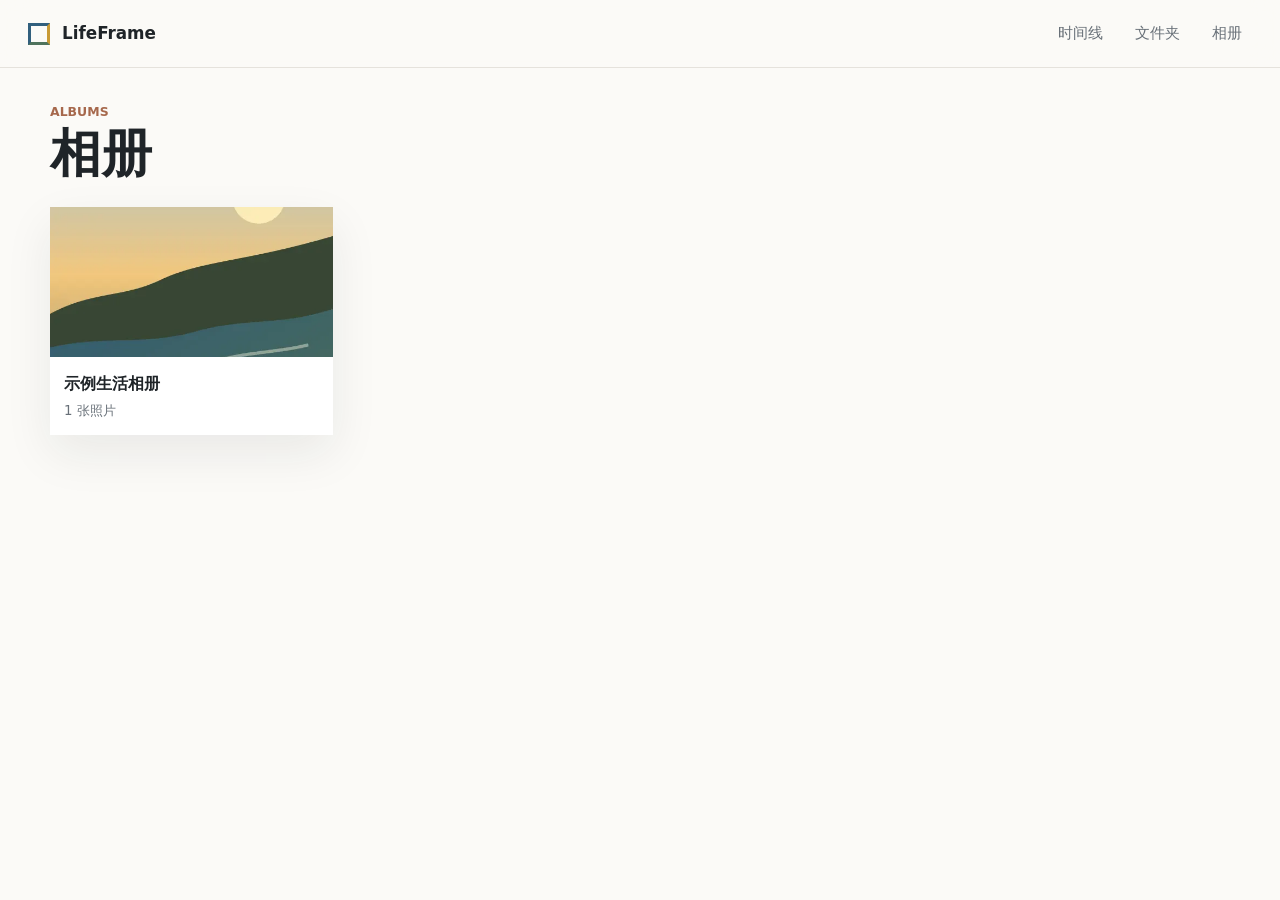
==== albums/index.html @ ef56c811 "deploy: Zy-Tolearn/my-life-frame@ffb9ec432729b1dc6c2870d56d24f0f19c118aeb" ====
<!DOCTYPE html><html lang="zh-CN"> <head><meta charset="UTF-8"><meta name="viewport" content="width=device-width, initial-scale=1.0"><meta name="description" content="LifeFrame personal gallery"><title>LifeFrame · 相册</title><link rel="stylesheet" href="/styles/global.css"></head> <body> <header class="app-header"> <a class="brand" href="/"> <span class="brand-mark" aria-hidden="true"></span> <span>LifeFrame</span> </a> <nav aria-label="主导航"> <a href="/">时间线</a> <a href="/folders/">文件夹</a> <a href="/albums/">相册</a> </nav> </header> <main>  <section class="toolbar"> <div> <p class="eyebrow">Albums</p> <h1>相册</h1> </div> </section> <div class="folder-grid"> <a class="folder-card" href="/albums/demo-album/"> <img src="/generated/thumbs/2026-05-demo-walk-lifeframe-demo-2d6254af.webp" alt="" loading="lazy"> <span> <strong>示例生活相册</strong> <small>1 张照片</small> </span> </a> </div> </main> </body></html>
---- styles/global.css ----
:root {
  color-scheme: light;
  --paper: #fbfaf7;
  --surface: #ffffff;
  --ink: #1f2428;
  --muted: #687078;
  --line: #e2ded7;
  --blue: #315f7d;
  --green: #4f735d;
  --clay: #a6684c;
  --gold: #c89a35;
  --shadow: 0 18px 45px rgba(31, 36, 40, 0.08);
}

* {
  box-sizing: border-box;
}

body {
  margin: 0;
  min-height: 100vh;
  background: var(--paper);
  color: var(--ink);
  font-family: Inter, "Noto Sans SC", "Microsoft YaHei", system-ui, sans-serif;
  line-height: 1.6;
}

a {
  color: inherit;
  text-decoration: none;
}

img {
  display: block;
  max-width: 100%;
}

.app-header {
  position: sticky;
  top: 0;
  z-index: 10;
  display: flex;
  align-items: center;
  justify-content: space-between;
  gap: 20px;
  min-height: 68px;
  padding: 0 28px;
  border-bottom: 1px solid rgba(226, 222, 215, 0.84);
  background: rgba(251, 250, 247, 0.9);
  backdrop-filter: blur(16px);
}

.brand,
.app-header nav {
  display: flex;
  align-items: center;
  gap: 12px;
}

.brand {
  font-weight: 760;
  font-size: 1.05rem;
}

.brand-mark {
  width: 22px;
  height: 22px;
  border: 3px solid var(--blue);
  border-right-color: var(--gold);
  border-bottom-color: var(--green);
}

.app-header nav a {
  padding: 8px 10px;
  color: var(--muted);
  font-size: 0.94rem;
}

.app-header nav a:hover,
.text-link:hover {
  color: var(--blue);
}

main {
  width: min(1180px, calc(100% - 36px));
  margin: 0 auto;
  padding: 34px 0 70px;
}

.toolbar {
  display: flex;
  align-items: end;
  justify-content: space-between;
  gap: 24px;
  margin-bottom: 28px;
}

.eyebrow {
  margin: 0 0 6px;
  color: var(--clay);
  font-size: 0.78rem;
  font-weight: 760;
  text-transform: uppercase;
}

h1,
h2,
h3,
p {
  margin-top: 0;
}

h1 {
  margin-bottom: 0;
  font-size: clamp(2rem, 4vw, 4.8rem);
  line-height: 1;
  letter-spacing: 0;
}

h2 {
  font-size: 1.8rem;
}

h3 {
  font-size: 1.15rem;
}

.stats {
  display: flex;
  gap: 10px;
  flex-wrap: wrap;
  justify-content: flex-end;
}

.stats span,
.tags span {
  border: 1px solid var(--line);
  background: var(--surface);
  padding: 7px 10px;
  color: var(--muted);
  font-size: 0.9rem;
}

.timeline {
  display: grid;
  gap: 40px;
}

.year-section > h2 {
  padding-bottom: 14px;
  border-bottom: 1px solid var(--line);
}

.month-section {
  margin-top: 22px;
}

.month-heading {
  display: flex;
  align-items: center;
  justify-content: space-between;
  gap: 16px;
  margin-bottom: 12px;
}

.month-heading h3 {
  margin: 0;
}

.month-heading span {
  color: var(--muted);
  font-size: 0.9rem;
}

.photo-grid {
  display: grid;
  grid-template-columns: repeat(auto-fill, minmax(220px, 1fr));
  gap: 14px;
}

.photo-tile {
  position: relative;
  overflow: hidden;
  min-height: 260px;
  background: var(--surface);
  box-shadow: var(--shadow);
}

.photo-tile img {
  width: 100%;
  height: 100%;
  aspect-ratio: 4 / 5;
  object-fit: cover;
  transition: transform 180ms ease;
}

.photo-tile:hover img {
  transform: scale(1.025);
}

.photo-caption {
  position: absolute;
  inset: auto 0 0;
  display: grid;
  gap: 2px;
  padding: 42px 14px 14px;
  color: #fff;
  background: linear-gradient(180deg, rgba(0, 0, 0, 0), rgba(14, 18, 22, 0.7));
}

.photo-caption small {
  color: rgba(255, 255, 255, 0.78);
}

.folder-grid {
  display: grid;
  grid-template-columns: repeat(auto-fill, minmax(240px, 1fr));
  gap: 16px;
}

.folder-card {
  overflow: hidden;
  display: grid;
  min-height: 210px;
  background: var(--surface);
  box-shadow: var(--shadow);
}

.folder-card img {
  width: 100%;
  height: 150px;
  object-fit: cover;
}

.folder-card span {
  display: grid;
  gap: 3px;
  padding: 14px;
}

.folder-card small {
  color: var(--muted);
}

.photo-detail {
  display: grid;
  grid-template-columns: minmax(0, 1fr) minmax(280px, 360px);
  gap: 28px;
  align-items: start;
}

.photo-stage {
  background: #111;
  box-shadow: var(--shadow);
}

.photo-stage img {
  width: 100%;
  max-height: calc(100vh - 120px);
  object-fit: contain;
}

.photo-meta {
  position: sticky;
  top: 94px;
  display: grid;
  gap: 18px;
  padding: 22px 0;
}

.photo-meta h1 {
  font-size: 2rem;
  line-height: 1.1;
}

.note {
  color: var(--ink);
  font-size: 1.05rem;
}

.intro-note {
  max-width: 680px;
  margin: 16px 0 0;
  color: var(--muted);
}

dl {
  display: grid;
  gap: 16px;
  margin: 0;
}

dt {
  color: var(--muted);
  font-size: 0.82rem;
}

dd {
  margin: 3px 0 0;
}

.tags {
  display: flex;
  flex-wrap: wrap;
  gap: 8px;
}

.text-link {
  color: var(--muted);
  font-weight: 680;
}

.empty-state {
  padding: 52px 0;
  border-top: 1px solid var(--line);
  color: var(--muted);
}

.empty-state h2 {
  color: var(--ink);
}

@media (max-width: 760px) {
  .app-header {
    align-items: flex-start;
    flex-direction: column;
    padding: 14px 18px;
  }

  main {
    width: min(100% - 24px, 1180px);
    padding-top: 24px;
  }

  .toolbar,
  .photo-detail {
    display: grid;
  }

  h1 {
    font-size: 2.25rem;
  }

  .photo-grid {
    grid-template-columns: repeat(2, minmax(0, 1fr));
    gap: 10px;
  }

  .photo-tile {
    min-height: 190px;
  }

  .photo-meta {
    position: static;
  }
}
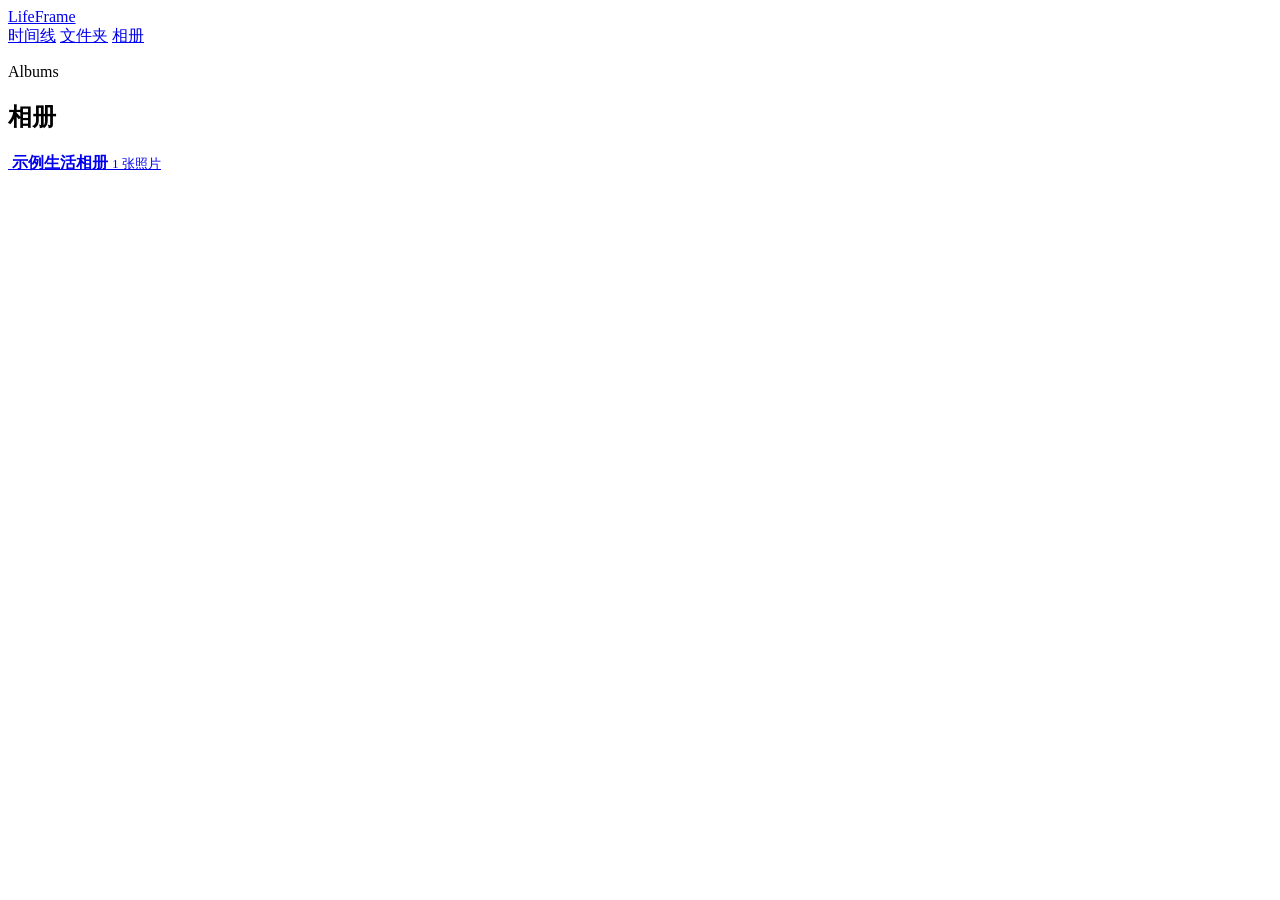
==== commit 661a937f: "deploy: Zy-Tolearn/my-life-frame@c5708a6a362dea88448c0b21f30b4bd6b3f8363a" ====
--- a/albums/index.html
+++ b/albums/index.html
@@ -1 +1 @@
-<!DOCTYPE html><html lang="zh-CN"> <head><meta charset="UTF-8"><meta name="viewport" content="width=device-width, initial-scale=1.0"><meta name="description" content="LifeFrame personal gallery"><title>LifeFrame · 相册</title><link rel="stylesheet" href="/styles/global.css"></head> <body> <header class="app-header"> <a class="brand" href="/"> <span class="brand-mark" aria-hidden="true"></span> <span>LifeFrame</span> </a> <nav aria-label="主导航"> <a href="/">时间线</a> <a href="/folders/">文件夹</a> <a href="/albums/">相册</a> </nav> </header> <main>  <section class="toolbar"> <div> <p class="eyebrow">Albums</p> <h1>相册</h1> </div> </section> <div class="folder-grid"> <a class="folder-card" href="/albums/demo-album/"> <img src="/generated/thumbs/2026-05-demo-walk-lifeframe-demo-2d6254af.webp" alt="" loading="lazy"> <span> <strong>示例生活相册</strong> <small>1 张照片</small> </span> </a> </div> </main> </body></html>+<!DOCTYPE html><html lang="zh-CN"> <head><meta charset="UTF-8"><meta name="viewport" content="width=device-width, initial-scale=1.0"><meta name="description" content="LifeFrame personal gallery"><title>LifeFrame · 相册</title><link rel="stylesheet" href="/my-life-frame-site/styles/global.css"></head> <body> <header class="app-header"> <a class="brand" href="/"> <span class="brand-mark" aria-hidden="true"></span> <span>LifeFrame</span> </a> <nav aria-label="主导航"> <a href="/">时间线</a> <a href="/folders/">文件夹</a> <a href="/albums/">相册</a> </nav> </header> <main>  <section class="toolbar"> <div> <p class="eyebrow">Albums</p> <h1>相册</h1> </div> </section> <div class="folder-grid"> <a class="folder-card" href="/albums/demo-album/"> <img src="/my-life-frame-site/generated/thumbs/2026-05-demo-walk-lifeframe-demo-2d6254af.webp" alt="" loading="lazy"> <span> <strong>示例生活相册</strong> <small>1 张照片</small> </span> </a> </div> </main> </body></html>
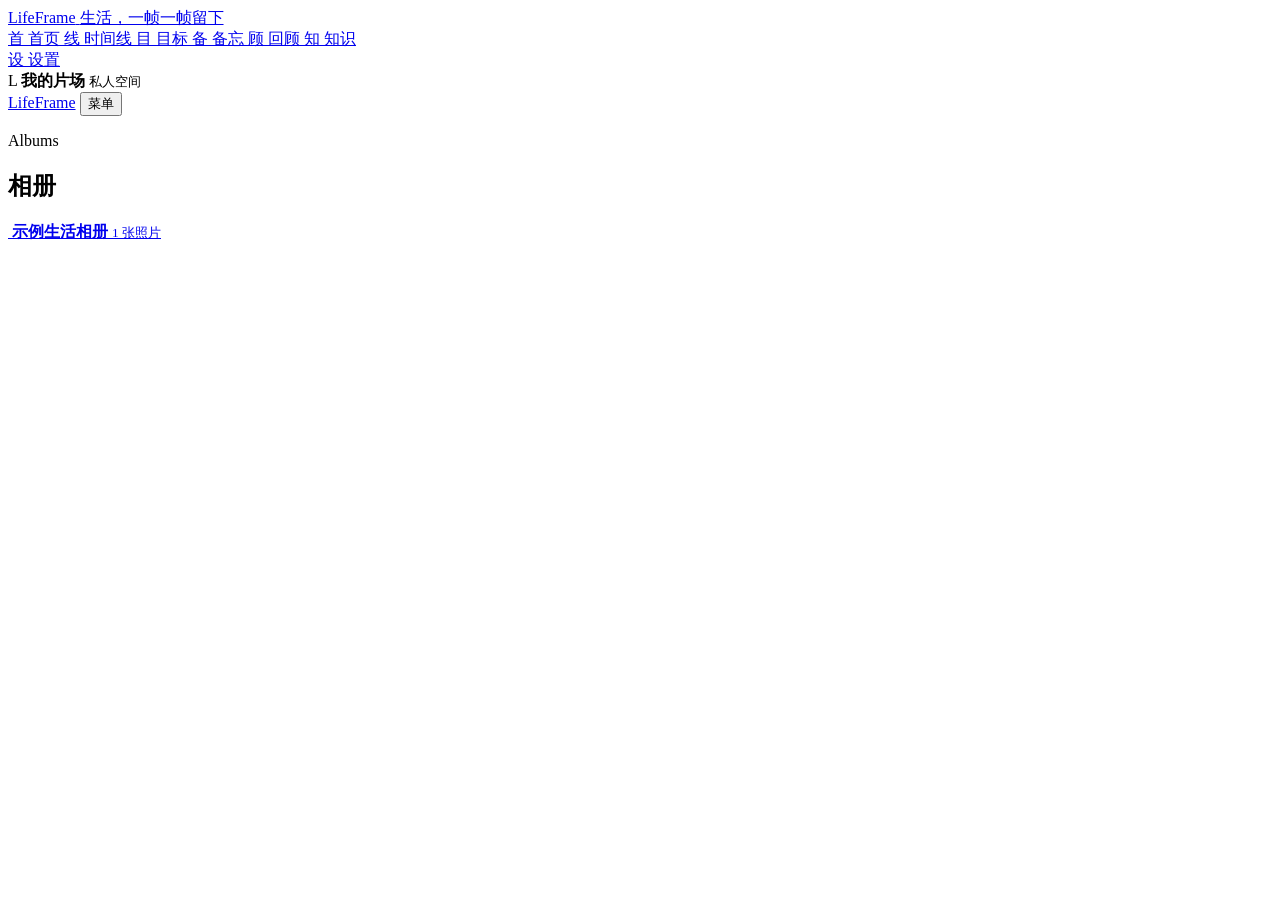
==== commit d7c120a7: "deploy: Zy-Tolearn/my-life-frame@0f57e874fee82a23d72475ffa80b934bce799be2" ====
--- a/albums/index.html
+++ b/albums/index.html
@@ -1 +1,3 @@
-<!DOCTYPE html><html lang="zh-CN"> <head><meta charset="UTF-8"><meta name="viewport" content="width=device-width, initial-scale=1.0"><meta name="description" content="LifeFrame personal gallery"><title>LifeFrame · 相册</title><link rel="stylesheet" href="/my-life-frame-site/styles/global.css"></head> <body> <header class="app-header"> <a class="brand" href="/"> <span class="brand-mark" aria-hidden="true"></span> <span>LifeFrame</span> </a> <nav aria-label="主导航"> <a href="/">时间线</a> <a href="/folders/">文件夹</a> <a href="/albums/">相册</a> </nav> </header> <main>  <section class="toolbar"> <div> <p class="eyebrow">Albums</p> <h1>相册</h1> </div> </section> <div class="folder-grid"> <a class="folder-card" href="/albums/demo-album/"> <img src="/my-life-frame-site/generated/thumbs/2026-05-demo-walk-lifeframe-demo-2d6254af.webp" alt="" loading="lazy"> <span> <strong>示例生活相册</strong> <small>1 张照片</small> </span> </a> </div> </main> </body></html>+<!DOCTYPE html><html lang="zh-CN"> <head><meta charset="UTF-8"><meta name="viewport" content="width=device-width, initial-scale=1.0"><meta name="description" content="把生活保存成帧，把目标推进成故事。"><meta name="theme-color" content="#f3efe5"><title>LifeFrame · 相册</title><link rel="icon" href="data:image/svg+xml,%3Csvg xmlns='http://www.w3.org/2000/svg' viewBox='0 0 64 64'%3E%3Crect width='64' height='64' rx='6' fill='%231b1a17'/%3E%3Ctext x='32' y='40' text-anchor='middle' font-family='serif' font-size='28' fill='%23fffdf8'%3ELF%3C/text%3E%3C/svg%3E"><link rel="stylesheet" href="/my-life-frame-site/styles/global.css"></head> <body> <div class="app-shell"> <aside class="app-sidebar" aria-label="LifeFrame 主导航"> <a class="brand" href="/my-life-frame-site/" aria-label="LifeFrame 首页"> <span class="brand-word">LifeFrame</span> <span class="brand-subtitle">生活，一帧一帧留下</span> </a> <nav class="main-nav"> <a href="/my-life-frame-site/" class="nav-item active" aria-current="page"> <span class="nav-glyph" aria-hidden="true">首</span> <span>首页</span> </a><a href="/my-life-frame-site/timeline/" class="nav-item"> <span class="nav-glyph" aria-hidden="true">线</span> <span>时间线</span> </a><a href="/my-life-frame-site/goals/" class="nav-item"> <span class="nav-glyph" aria-hidden="true">目</span> <span>目标</span> </a><a href="/my-life-frame-site/memos/" class="nav-item"> <span class="nav-glyph" aria-hidden="true">备</span> <span>备忘</span> </a><a href="/my-life-frame-site/reviews/" class="nav-item"> <span class="nav-glyph" aria-hidden="true">顾</span> <span>回顾</span> </a><a href="/my-life-frame-site/knowledge/" class="nav-item"> <span class="nav-glyph" aria-hidden="true">知</span> <span>知识</span> </a> </nav> <div class="sidebar-footer"> <a class="nav-item muted" href="/my-life-frame-site/settings/"> <span class="nav-glyph" aria-hidden="true">设</span> <span>设置</span> </a> <div class="profile-chip"> <span class="profile-avatar" aria-hidden="true">L</span> <span> <strong>我的片场</strong> <small>私人空间</small> </span> </div> </div> </aside> <header class="mobile-header"> <a class="mobile-brand" href="/my-life-frame-site/">LifeFrame</a> <button class="mobile-menu-button" type="button" aria-expanded="false" aria-controls="mobile-nav">
+菜单
+</button> <nav id="mobile-nav" class="mobile-nav" hidden> <a href="/my-life-frame-site/" aria-current="page"> 首页 </a><a href="/my-life-frame-site/timeline/"> 时间线 </a><a href="/my-life-frame-site/goals/"> 目标 </a><a href="/my-life-frame-site/memos/"> 备忘 </a><a href="/my-life-frame-site/reviews/"> 回顾 </a><a href="/my-life-frame-site/knowledge/"> 知识 </a> </nav> </header> <main class="app-main">  <section class="toolbar"> <div> <p class="eyebrow">Albums</p> <h1>相册</h1> </div> </section> <div class="folder-grid"> <a class="folder-card" href="/my-life-frame-site/albums/demo-album/"> <img src="/my-life-frame-site/generated/thumbs/2026-05-demo-walk-lifeframe-demo-2d6254af.webp" alt="" loading="lazy"> <span> <strong>示例生活相册</strong> <small>1 张照片</small> </span> </a> </div> </main> </div> <div class="toast-region" aria-live="polite" aria-atomic="true"></div> <script type="module">const n=document.querySelector(".mobile-menu-button"),i=document.querySelector("#mobile-nav");n?.addEventListener("click",()=>{const e=n.getAttribute("aria-expanded")==="true";n.setAttribute("aria-expanded",String(!e)),i instanceof HTMLElement&&(i.hidden=e)});window.addEventListener("lifeframe:toast",e=>{const o=document.querySelector(".toast-region");if(!(o instanceof HTMLElement)||!(e instanceof CustomEvent))return;const t=document.createElement("div");t.className="toast",t.textContent=String(e.detail?.message||"操作已完成"),o.append(t),window.setTimeout(()=>t.remove(),2800)});</script> </body> </html>
